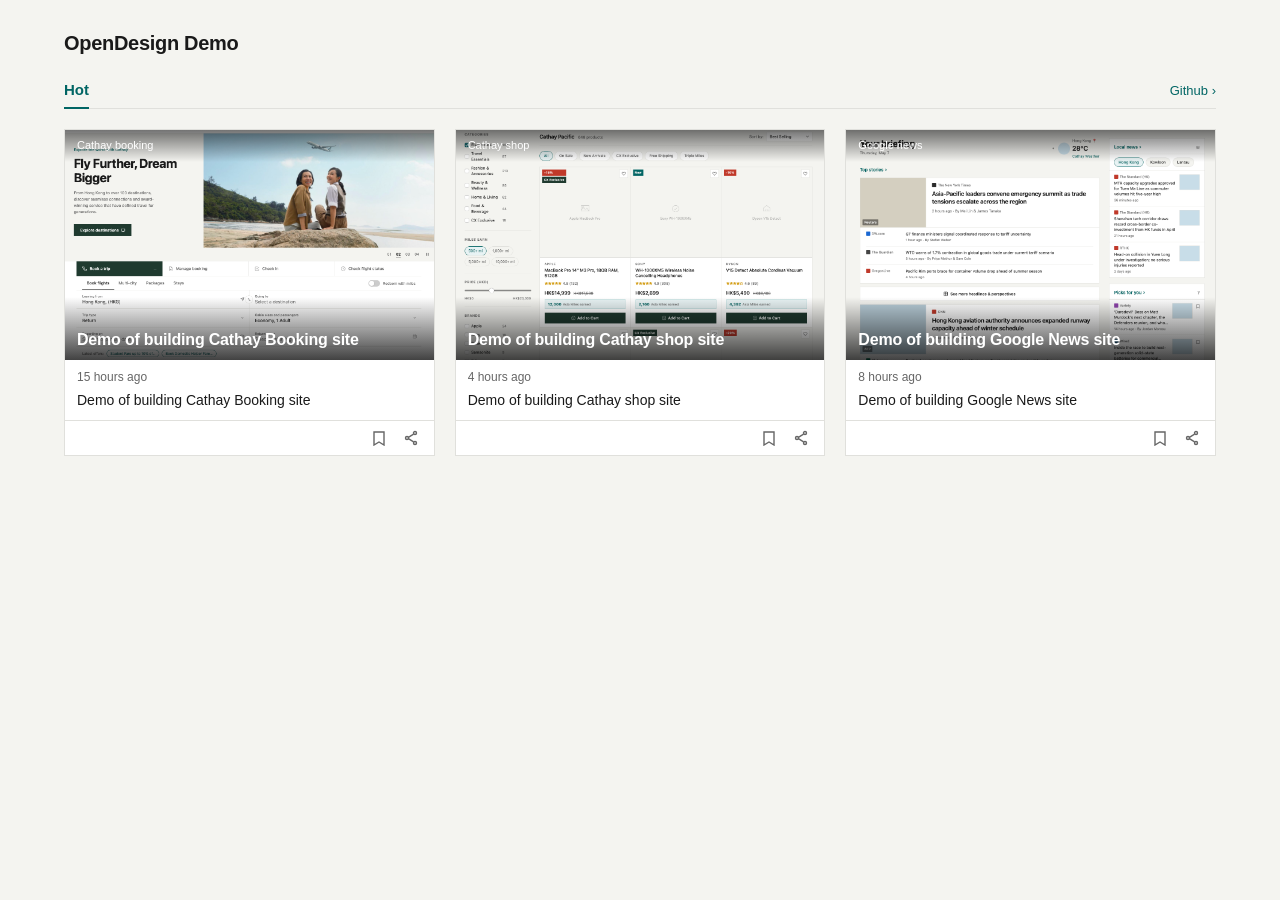
==== index.html @ 3de50591 "root index.html" ====
<!doctype html>
<html lang="zh-Hant">
<head>
<meta charset="utf-8">
<meta name="viewport" content="width=device-width, initial-scale=1">
<title>OpenDesign Demo</title>
<style>
  :root {
    --bg:         #f4f4f0;
    --white:      #ffffff;
    --fg:         #1a1a1a;
    --muted:      #666666;
    --border:     #e0e0dc;
    --teal:       #006564;
    --font: -apple-system, BlinkMacSystemFont, 'Helvetica Neue', Arial, sans-serif;
  }

  *, *::before, *::after { box-sizing: border-box; margin: 0; padding: 0; }

  body {
    background: var(--bg);
    font-family: var(--font);
    color: var(--fg);
    -webkit-font-smoothing: antialiased;
  }

  .page {
    max-width: 1200px;
    margin: 0 auto;
    padding: 32px 24px 48px;
  }

  .section-heading {
    font-size: 20px;
    font-weight: 700;
    letter-spacing: -0.3px;
    margin-bottom: 16px;
  }

  .tab-bar {
    display: flex;
    align-items: flex-end;
    border-bottom: 1px solid var(--border);
    margin-bottom: 20px;
  }

  .tabs { display: flex; flex: 1; }

  .tab {
    padding: 10px 20px 10px 0;
    font-size: 15px;
    font-weight: 400;
    color: var(--muted);
    cursor: pointer;
    position: relative;
    border: none;
    background: none;
    transition: color 0.15s;
    font-family: var(--font);
    margin-right: 8px;
  }
  .tab:hover { color: var(--teal); }
  .tab.active { color: var(--teal); font-weight: 600; }
  .tab.active::after {
    content: '';
    position: absolute;
    bottom: -1px;
    left: 0;
    width: calc(100% - 20px);
    height: 2px;
    background: var(--teal);
  }

  .tab-more {
    font-size: 13px;
    color: var(--teal);
    text-decoration: none;
    display: flex;
    align-items: center;
    padding-bottom: 10px;
    gap: 2px;
    transition: opacity 0.15s;
  }
  .tab-more:hover { opacity: 0.75; }

  .news-grid {
    display: grid;
    grid-template-columns: repeat(3, 1fr);
    gap: 20px;
  }

  .card {
    background: var(--white);
    border: 1px solid var(--border);
    display: flex;
    flex-direction: column;
    cursor: pointer;
    transition: border-color 0.15s;
    text-decoration: none;
    color: inherit;
  }
  .card:hover { border-color: #c8c8c4; }

  .card-thumb {
    position: relative;
    width: 100%;
    aspect-ratio: 16 / 10;
    overflow: hidden;
  }

  .card-thumb img {
    width: 100%;
    height: 100%;
    object-fit: cover;
    display: block;
  }

  .thumb-headline {
    position: absolute;
    bottom: 0;
    left: 0;
    right: 0;
    padding: 32px 12px 10px;
    background: linear-gradient(to top, rgba(0,0,0,0.74) 0%, transparent 100%);
    color: #fff;
    font-size: 16px;
    font-weight: 700;
    line-height: 1.35;
    letter-spacing: -0.2px;
  }

  .thumb-caption-top {
    position: absolute;
    top: 0; left: 0; right: 0;
    padding: 8px 12px;
    background: linear-gradient(to bottom, rgba(0,0,0,0.55) 0%, transparent 100%);
    color: #fff;
    font-size: 11px;
    font-weight: 500;
    line-height: 1.45;
  }

  .card-body {
    padding: 10px 12px 8px;
    flex: 1;
    display: flex;
    flex-direction: column;
    gap: 6px;
  }

  .card-meta {
    display: flex;
    align-items: center;
  }

  .card-time {
    font-size: 12px;
    color: var(--muted);
  }

  .card-title {
    font-size: 14px;
    font-weight: 400;
    line-height: 1.55;
    color: var(--fg);
    flex: 1;
  }

  .card-actions {
    border-top: 1px solid var(--border);
    padding: 7px 12px;
    display: flex;
    align-items: center;
    gap: 10px;
    justify-content: flex-end;
  }

  .action-btn {
    background: none;
    border: none;
    cursor: pointer;
    color: var(--muted);
    padding: 2px 3px;
    display: flex;
    align-items: center;
    transition: color 0.15s;
  }
  .action-btn:hover { color: var(--fg); }

  @media (max-width: 900px) {
    .news-grid { grid-template-columns: 1fr 1fr; gap: 12px; }
  }
  @media (max-width: 640px) {
    .news-grid { grid-template-columns: 1fr; }
    .tab { font-size: 14px; }
    .section-heading { font-size: 18px; }
  }
</style>
</head>
<body>
<main class="page">

  <h2 class="section-heading">OpenDesign Demo</h2>

  <nav class="tab-bar" role="tablist">
    <div class="tabs">
      <button class="tab active" role="tab" aria-selected="true"  onclick="switchTab(this)">Hot</button>
      <!-- <button class="tab"        role="tab" aria-selected="false" onclick="switchTab(this)">Latest</button>
      <button class="tab"        role="tab" aria-selected="false" onclick="switchTab(this)">All</button> -->
    </div>
    <a href="https://github.com/commonfbtesting/opendesign-demo" class="tab-more">Github ›</a>
  </nav>

  <div class="news-grid">

    <!-- Card 1 — Cathay Booking -->
    <a class="card" href="cathay-booking/index.html">
      <div class="card-thumb">
        <img src="images/mov4uwl5-banner-1.png" alt="Cathay booking">
        <div class="thumb-caption-top">Cathay booking</div>
        <div class="thumb-headline">Demo of building Cathay Booking site</div>
      </div>
      <div class="card-body">
        <div class="card-meta"><span class="card-time">15 hours ago</span></div>
        <p class="card-title">Demo of building Cathay Booking site</p>
      </div>
      <div class="card-actions">
        <button class="action-btn" aria-label="Bookmark" onclick="event.preventDefault();event.stopPropagation()">
          <svg width="16" height="16" viewBox="0 0 16 16" fill="none" stroke="currentColor" stroke-width="1.4"><path d="M3 2h10v13l-5-3-5 3V2z"/></svg>
        </button>
        <button class="action-btn" aria-label="Share" onclick="event.preventDefault();event.stopPropagation()">
          <svg width="16" height="16" viewBox="0 0 16 16" fill="none" stroke="currentColor" stroke-width="1.4">
            <circle cx="12" cy="3" r="1.5"/><circle cx="4" cy="8" r="1.5"/><circle cx="12" cy="13" r="1.5"/>
            <line x1="5.4" y1="7.3" x2="10.6" y2="4.2"/><line x1="5.4" y1="8.7" x2="10.6" y2="11.8"/>
          </svg>
        </button>
      </div>
    </a>

    <!-- Card 2 — Cathay Shop -->
    <a class="card" href="cathay-shop/index.html">
      <div class="card-thumb">
        <img src="images/mov4uwlc-banner-2.png" alt="Cathay shop">
        <div class="thumb-caption-top">Cathay shop</div>
        <div class="thumb-headline">Demo of building Cathay shop site</div>
      </div>
      <div class="card-body">
        <div class="card-meta"><span class="card-time">4 hours ago</span></div>
        <p class="card-title">Demo of building Cathay shop site</p>
      </div>
      <div class="card-actions">
        <button class="action-btn" aria-label="Bookmark" onclick="event.preventDefault();event.stopPropagation()">
          <svg width="16" height="16" viewBox="0 0 16 16" fill="none" stroke="currentColor" stroke-width="1.4"><path d="M3 2h10v13l-5-3-5 3V2z"/></svg>
        </button>
        <button class="action-btn" aria-label="Share" onclick="event.preventDefault();event.stopPropagation()">
          <svg width="16" height="16" viewBox="0 0 16 16" fill="none" stroke="currentColor" stroke-width="1.4">
            <circle cx="12" cy="3" r="1.5"/><circle cx="4" cy="8" r="1.5"/><circle cx="12" cy="13" r="1.5"/>
            <line x1="5.4" y1="7.3" x2="10.6" y2="4.2"/><line x1="5.4" y1="8.7" x2="10.6" y2="11.8"/>
          </svg>
        </button>
      </div>
    </a>

    <!-- Card 3 — Google News -->
    <a class="card" href="google-news_image/index.html">
      <div class="card-thumb">
        <img src="images/mov4uwl9-banner-3.png" alt="Google news">
        <div class="thumb-caption-top">Google news</div>
        <div class="thumb-headline">Demo of building Google News site</div>
      </div>
      <div class="card-body">
        <div class="card-meta"><span class="card-time">8 hours ago</span></div>
        <p class="card-title">Demo of building Google News site</p>
      </div>
      <div class="card-actions">
        <button class="action-btn" aria-label="Bookmark" onclick="event.preventDefault();event.stopPropagation()">
          <svg width="16" height="16" viewBox="0 0 16 16" fill="none" stroke="currentColor" stroke-width="1.4"><path d="M3 2h10v13l-5-3-5 3V2z"/></svg>
        </button>
        <button class="action-btn" aria-label="Share" onclick="event.preventDefault();event.stopPropagation()">
          <svg width="16" height="16" viewBox="0 0 16 16" fill="none" stroke="currentColor" stroke-width="1.4">
            <circle cx="12" cy="3" r="1.5"/><circle cx="4" cy="8" r="1.5"/><circle cx="12" cy="13" r="1.5"/>
            <line x1="5.4" y1="7.3" x2="10.6" y2="4.2"/><line x1="5.4" y1="8.7" x2="10.6" y2="11.8"/>
          </svg>
        </button>
      </div>
    </a>

  </div>
</main>

<script>
  function switchTab(btn) {
    document.querySelectorAll('.tab').forEach(t => {
      t.classList.remove('active');
      t.setAttribute('aria-selected', 'false');
    });
    btn.classList.add('active');
    btn.setAttribute('aria-selected', 'true');
  }
</script>
</body>
</html>
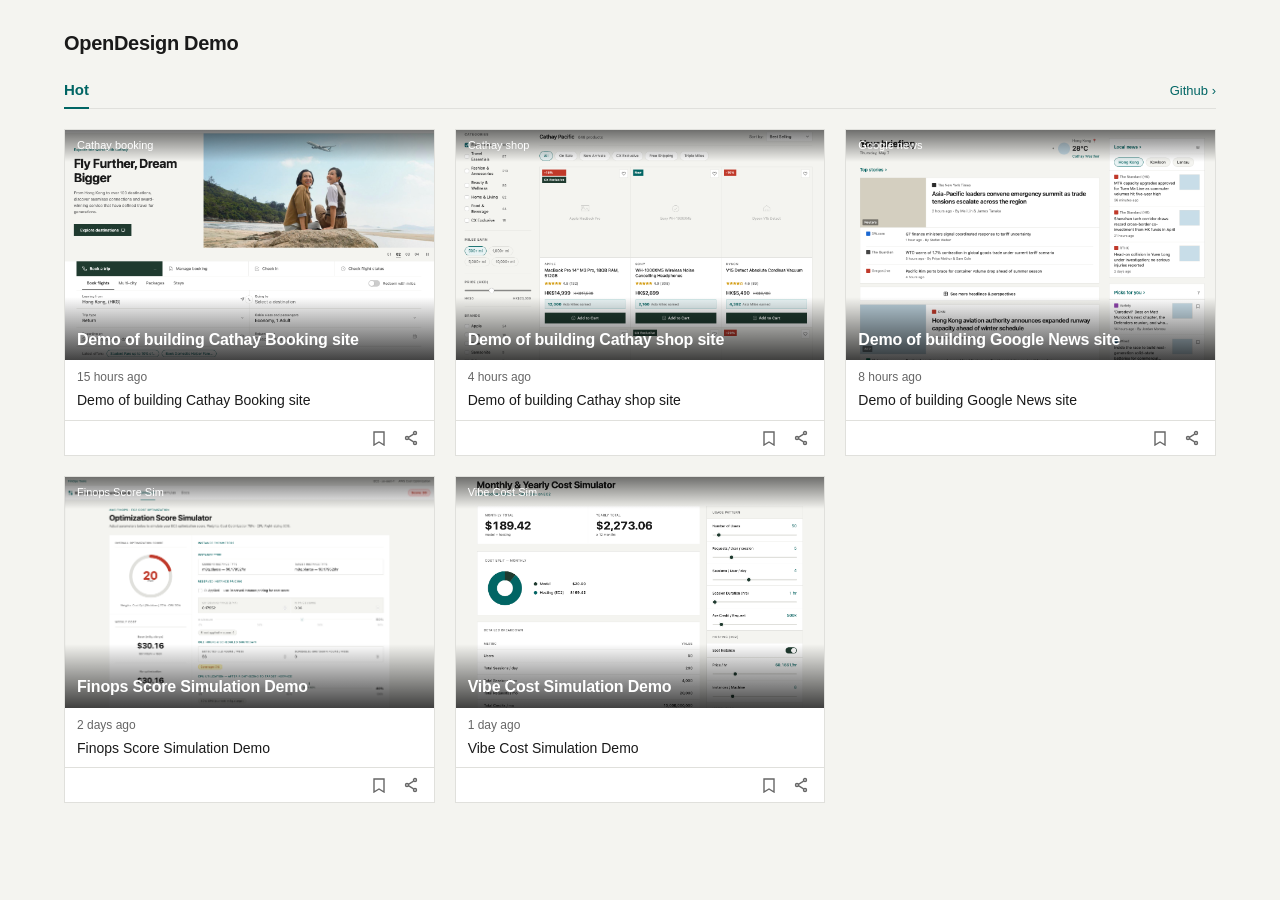
==== commit 2d3602a4: "update index.html and new demo" ====
--- a/index.html
+++ b/index.html
@@ -284,7 +284,54 @@
         </button>
       </div>
     </a>
-
+    
+    <!-- Card 4 — Finops Score Sim -->
+    <a class="card" href="finops-score-sim-code/index.html">
+      <div class="card-thumb">
+        <img src="images/banner-4.png" alt="Finops Score Sim">
+        <div class="thumb-caption-top">Finops Score Sim</div>
+        <div class="thumb-headline">Finops Score Simulation Demo</div>
+      </div>
+      <div class="card-body">
+        <div class="card-meta"><span class="card-time">2 days ago</span></div>
+        <p class="card-title">Finops Score Simulation Demo</p>
+      </div>
+      <div class="card-actions">
+        <button class="action-btn" aria-label="Bookmark" onclick="event.preventDefault();event.stopPropagation()">
+          <svg width="16" height="16" viewBox="0 0 16 16" fill="none" stroke="currentColor" stroke-width="1.4"><path d="M3 2h10v13l-5-3-5 3V2z"/></svg>
+        </button>
+        <button class="action-btn" aria-label="Share" onclick="event.preventDefault();event.stopPropagation()">
+          <svg width="16" height="16" viewBox="0 0 16 16" fill="none" stroke="currentColor" stroke-width="1.4">
+            <circle cx="12" cy="3" r="1.5"/><circle cx="4" cy="8" r="1.5"/><circle cx="12" cy="13" r="1.5"/>
+            <line x1="5.4" y1="7.3" x2="10.6" y2="4.2"/><line x1="5.4" y1="8.7" x2="10.6" y2="11.8"/>
+          </svg>
+        </button>
+      </div>
+    </a>
+
+    <!-- Card 5 — Vibe Cost Sim -->
+    <a class="card" href="vibe-score-sim/index.html">
+      <div class="card-thumb">
+        <img src="images/banner-5.png" alt="Vibe Cost Sim">
+        <div class="thumb-caption-top">Vibe Cost Sim</div>
+        <div class="thumb-headline">Vibe Cost Simulation Demo</div>
+      </div>
+      <div class="card-body">
+        <div class="card-meta"><span class="card-time">1 day ago</span></div>
+        <p class="card-title">Vibe Cost Simulation Demo</p>
+      </div>
+      <div class="card-actions">
+        <button class="action-btn" aria-label="Bookmark" onclick="event.preventDefault();event.stopPropagation()">
+          <svg width="16" height="16" viewBox="0 0 16 16" fill="none" stroke="currentColor" stroke-width="1.4"><path d="M3 2h10v13l-5-3-5 3V2z"/></svg>
+        </button>
+        <button class="action-btn" aria-label="Share" onclick="event.preventDefault();event.stopPropagation()">
+          <svg width="16" height="16" viewBox="0 0 16 16" fill="none" stroke="currentColor" stroke-width="1.4">
+            <circle cx="12" cy="3" r="1.5"/><circle cx="4" cy="8" r="1.5"/><circle cx="12" cy="13" r="1.5"/>
+            <line x1="5.4" y1="7.3" x2="10.6" y2="4.2"/><line x1="5.4" y1="8.7" x2="10.6" y2="11.8"/>
+          </svg>
+        </button>
+      </div>
+    </a>
   </div>
 </main>
 
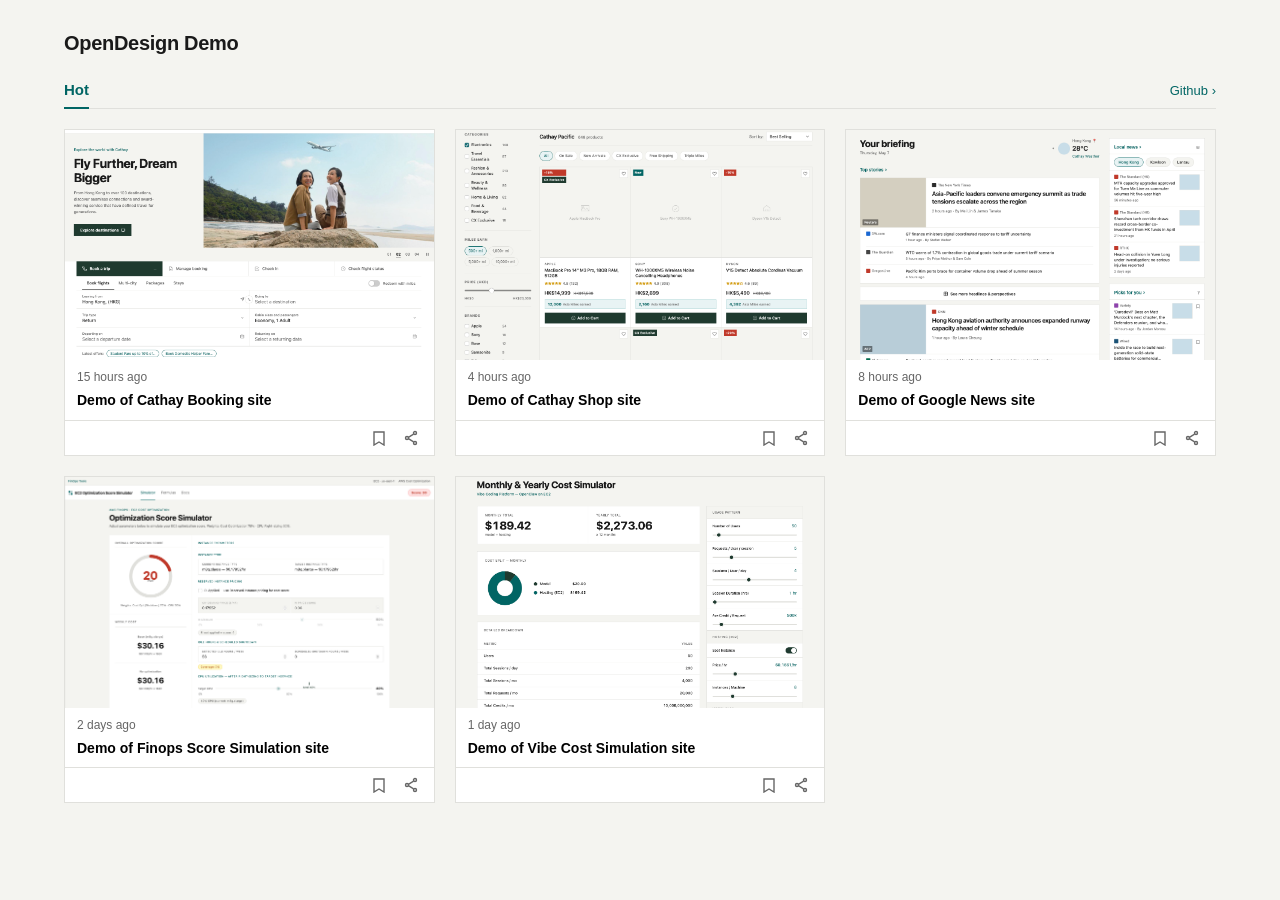
==== commit 6b4753ae: "update FE component" ====
--- a/index.html
+++ b/index.html
@@ -116,13 +116,14 @@
   }
 
   .thumb-headline {
+    visibility: hidden;
     position: absolute;
     bottom: 0;
     left: 0;
     right: 0;
     padding: 32px 12px 10px;
-    background: linear-gradient(to top, rgba(0,0,0,0.74) 0%, transparent 100%);
-    color: #fff;
+    background: linear-gradient(to top, rgba(255,255,255,0.9) 0%, transparent 100%);
+    color: #000;
     font-size: 16px;
     font-weight: 700;
     line-height: 1.35;
@@ -130,13 +131,14 @@
   }
 
   .thumb-caption-top {
+    visibility: hidden;
     position: absolute;
     top: 0; left: 0; right: 0;
     padding: 8px 12px;
-    background: linear-gradient(to bottom, rgba(0,0,0,0.55) 0%, transparent 100%);
-    color: #fff;
+    background: linear-gradient(to bottom, rgba(255,255,255,0.9) 0%, transparent 100%);
+    color: #000;
     font-size: 11px;
-    font-weight: 500;
+    font-weight: 700;
     line-height: 1.45;
   }
 
@@ -160,9 +162,9 @@
 
   .card-title {
     font-size: 14px;
-    font-weight: 400;
+    font-weight: 700;
     line-height: 1.55;
-    color: var(--fg);
+    color: #000;
     flex: 1;
   }
 
@@ -214,15 +216,15 @@
   <div class="news-grid">
 
     <!-- Card 1 — Cathay Booking -->
-    <a class="card" href="cathay-booking/index.html">
+    <a class="card" href="cathay-booking/index.html" target="_blank" rel="noopener noreferrer">
       <div class="card-thumb">
         <img src="images/mov4uwl5-banner-1.png" alt="Cathay booking">
         <div class="thumb-caption-top">Cathay booking</div>
-        <div class="thumb-headline">Demo of building Cathay Booking site</div>
+        <div class="thumb-headline">Demo of Cathay Booking site</div>
       </div>
       <div class="card-body">
         <div class="card-meta"><span class="card-time">15 hours ago</span></div>
-        <p class="card-title">Demo of building Cathay Booking site</p>
+        <p class="card-title">Demo of Cathay Booking site</p>
       </div>
       <div class="card-actions">
         <button class="action-btn" aria-label="Bookmark" onclick="event.preventDefault();event.stopPropagation()">
@@ -238,15 +240,15 @@
     </a>
 
     <!-- Card 2 — Cathay Shop -->
-    <a class="card" href="cathay-shop/index.html">
+    <a class="card" href="cathay-shop/index.html" target="_blank" rel="noopener noreferrer">
       <div class="card-thumb">
         <img src="images/mov4uwlc-banner-2.png" alt="Cathay shop">
         <div class="thumb-caption-top">Cathay shop</div>
-        <div class="thumb-headline">Demo of building Cathay shop site</div>
+        <div class="thumb-headline">Demo of Cathay Shop site</div>
       </div>
       <div class="card-body">
         <div class="card-meta"><span class="card-time">4 hours ago</span></div>
-        <p class="card-title">Demo of building Cathay shop site</p>
+        <p class="card-title">Demo of Cathay Shop site</p>
       </div>
       <div class="card-actions">
         <button class="action-btn" aria-label="Bookmark" onclick="event.preventDefault();event.stopPropagation()">
@@ -262,15 +264,15 @@
     </a>
 
     <!-- Card 3 — Google News -->
-    <a class="card" href="google-news_image/index.html">
+    <a class="card" href="google-news_image/index.html" target="_blank" rel="noopener noreferrer">
       <div class="card-thumb">
         <img src="images/mov4uwl9-banner-3.png" alt="Google news">
         <div class="thumb-caption-top">Google news</div>
-        <div class="thumb-headline">Demo of building Google News site</div>
+        <div class="thumb-headline">Demo of Google News site</div>
       </div>
       <div class="card-body">
         <div class="card-meta"><span class="card-time">8 hours ago</span></div>
-        <p class="card-title">Demo of building Google News site</p>
+        <p class="card-title">Demo of Google News site</p>
       </div>
       <div class="card-actions">
         <button class="action-btn" aria-label="Bookmark" onclick="event.preventDefault();event.stopPropagation()">
@@ -286,15 +288,15 @@
     </a>
     
     <!-- Card 4 — Finops Score Sim -->
-    <a class="card" href="finops-score-sim-code/index.html">
+    <a class="card" href="finops-score-sim-code/index.html" target="_blank" rel="noopener noreferrer">
       <div class="card-thumb">
         <img src="images/banner-4.png" alt="Finops Score Sim">
         <div class="thumb-caption-top">Finops Score Sim</div>
-        <div class="thumb-headline">Finops Score Simulation Demo</div>
+        <div class="thumb-headline">Demo of Finops Score Simulation site</div>
       </div>
       <div class="card-body">
         <div class="card-meta"><span class="card-time">2 days ago</span></div>
-        <p class="card-title">Finops Score Simulation Demo</p>
+        <p class="card-title">Demo of Finops Score Simulation site</p>
       </div>
       <div class="card-actions">
         <button class="action-btn" aria-label="Bookmark" onclick="event.preventDefault();event.stopPropagation()">
@@ -310,15 +312,15 @@
     </a>
 
     <!-- Card 5 — Vibe Cost Sim -->
-    <a class="card" href="vibe-score-sim/index.html">
+    <a class="card" href="vibe-score-sim/index.html" target="_blank" rel="noopener noreferrer">
       <div class="card-thumb">
         <img src="images/banner-5.png" alt="Vibe Cost Sim">
         <div class="thumb-caption-top">Vibe Cost Sim</div>
-        <div class="thumb-headline">Vibe Cost Simulation Demo</div>
+        <div class="thumb-headline">Demo of Vibe Cost Simulation site</div>
       </div>
       <div class="card-body">
         <div class="card-meta"><span class="card-time">1 day ago</span></div>
-        <p class="card-title">Vibe Cost Simulation Demo</p>
+        <p class="card-title">Demo of Vibe Cost Simulation site</p>
       </div>
       <div class="card-actions">
         <button class="action-btn" aria-label="Bookmark" onclick="event.preventDefault();event.stopPropagation()">
